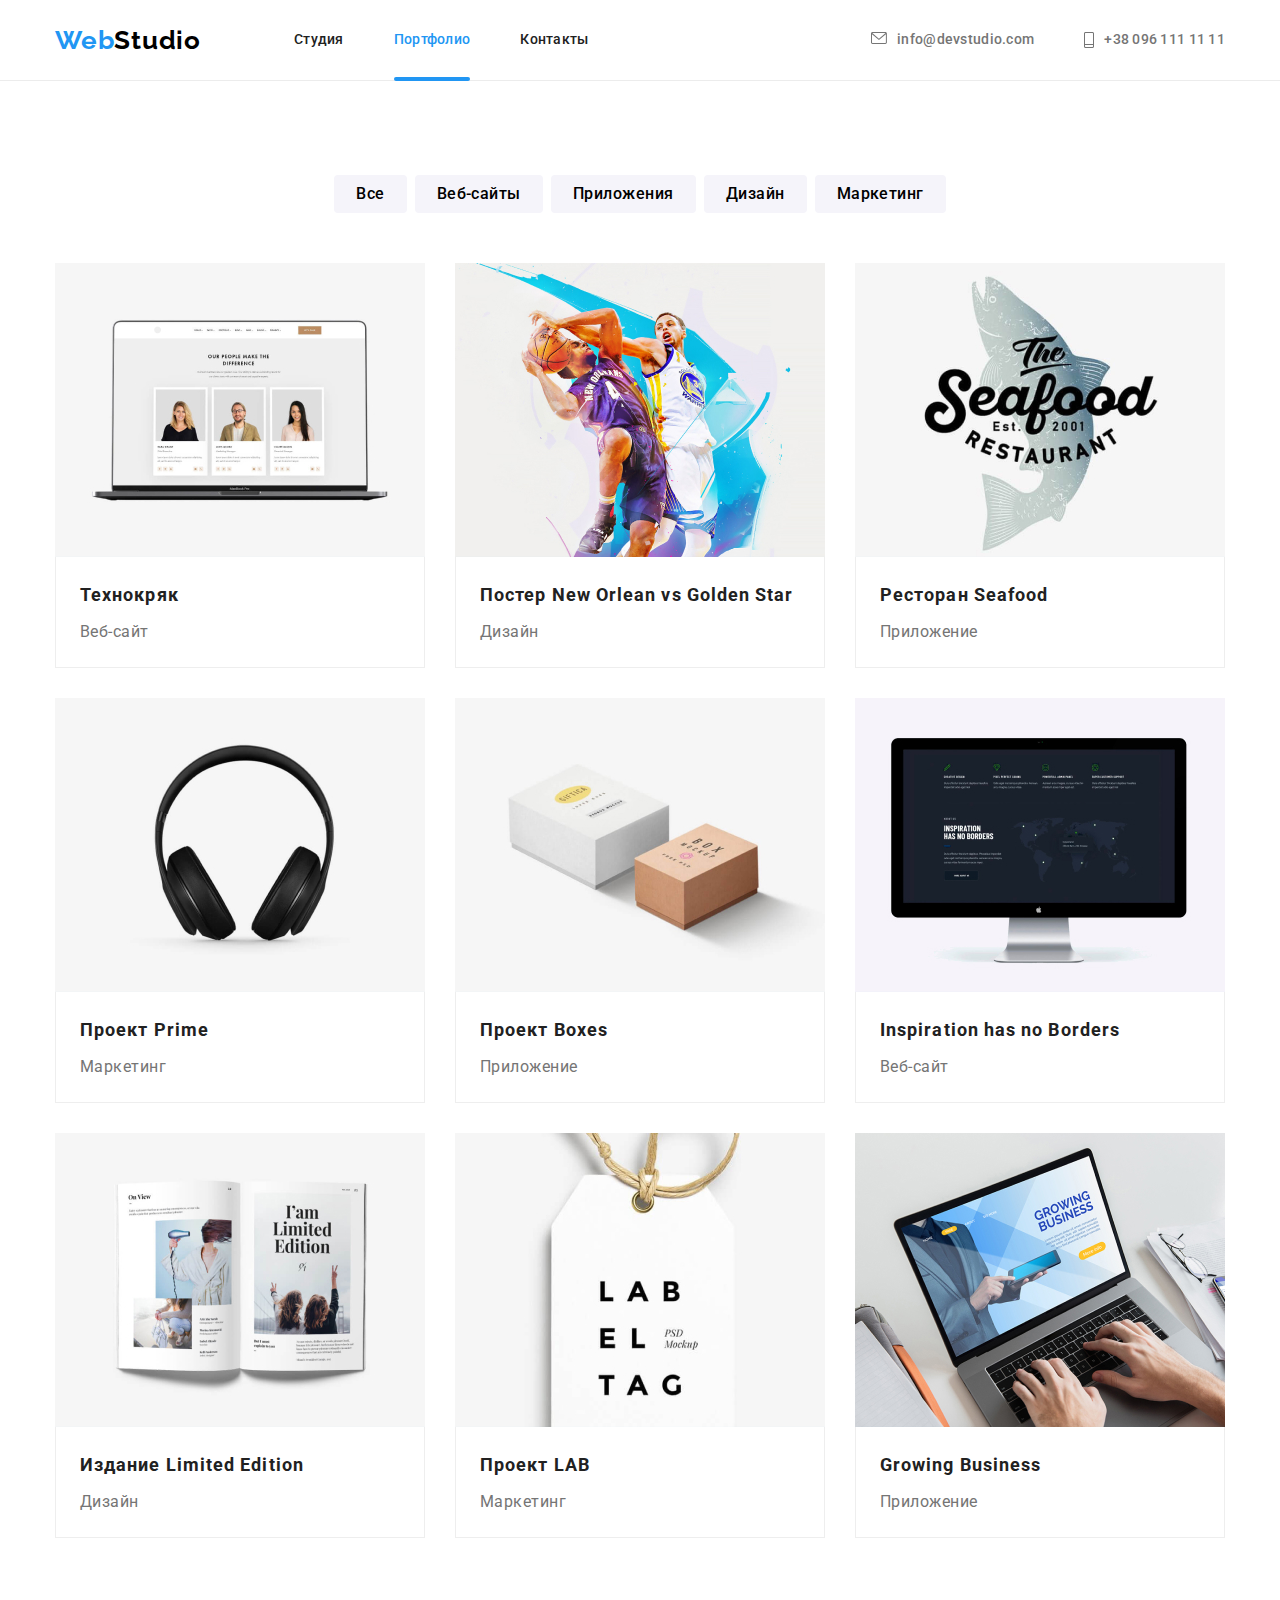
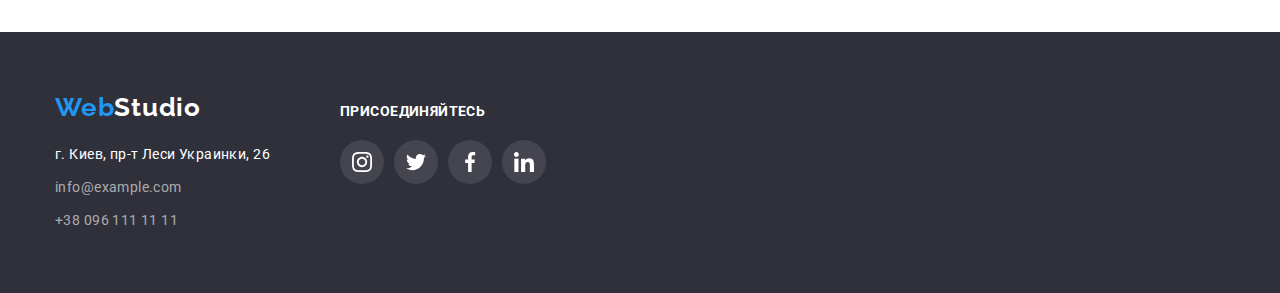
==== portfolio.html @ 43784a32 "1" ====
<!DOCTYPE html>
<html lang="en">
  <head>
    <meta charset="UTF-8" />
    <meta http-equiv="X-UA-Compatible" content="IE=edge" />
    <meta name="viewport" content="width=device-width, initial-scale=1.0" />
    <title>Portfolio</title>
    <link rel="preconnect" href="https://fonts.googleapis.com" />
    <link rel="preconnect" href="https://fonts.gstatic.com" crossorigin />
    <link
      href="https://fonts.googleapis.com/css2?family=Raleway:wght@700&family=Roboto:wght@400;500;700;900&display=swap"
      rel="stylesheet"
    />
    <link
      rel="stylesheet"
      href="https://cdnjs.cloudflare.com/ajax/libs/modern-normalize/1.1.0/modern-normalize.min.css"
    />
    <link rel="stylesheet" href="./css/styles.css" />
  </head>
  <body>
    <!-- header-->
    <header class="header">
      <div class="container">
        <a href="./index.html" class="header-logo link"><span>Web</span>Studio</a>
        <nav class="header-nav">
          <ul class="header-list list">
            <li class="header-item">
              <a href="./index.html" class="header-link link">Студия</a>
            </li>
            <li class="header-item">
              <a href="./portfolio.html" class="header-link link current">Портфолио</a>
            </li>
            <li class="header-item">
              <a href="" class="header-link link">Контакты</a>
            </li>
          </ul>
        </nav>

        <ul class="header-cont list">
          <li class="header-contact">
            <a class="header-info link" href="mailto:info@devstudio.com"
              ><svg class="contact-icon" width="16" height="12">
                <use href="./images/icons/symbol-defs.svg#icon-mail"></use>
              </svg>
              info@devstudio.com</a
            >
          </li>
          <li class="header-contact">
            <a class="header-info link" href="tel:+380961111111">
              <svg class="contact-icon" width="10" height="16">
                <use href="./images/icons/symbol-defs.svg#icon-tel"></use>
              </svg>
              +38 096 111 11 11</a
            >
          </li>
        </ul>
      </div>
    </header>
    <main>
      <!-- filters -->
      <section class="section-filter section">
        <div class="container">
          <h1 class="visually-hidden">Filter</h1>
          <ul class="filter-list list">
            <li class="filter-item">
              <button type="button" class="btn">Все</button>
            </li>
            <li class="filter-item">
              <button type="button" class="btn">Веб-сайты</button>
            </li>
            <li class="filter-item">
              <button type="button" class="btn">Приложения</button>
            </li>
            <li class="filter-item">
              <button type="button" class="btn">Дизайн</button>
            </li>
            <li class="filter-item">
              <button type="button" class="btn">Маркетинг</button>
            </li>
          </ul>

          <!-- performed -->
          <h2 class="visually-hidden">Work performed</h2>
          <ul class="work-list list">
            <li class="work-item">
              <a class="link link-hover" href="#">
                <div class="work-cover-wrap">
                  <img
                    class="photo"
                    src="./images/imgp-1.jpg"
                    alt="Наши проекты"
                    width="370"
                    height="294"
                  />
                  <p class="work-cover-text">
                    Ресурс предлагает комплексные предложения с разным уровнем функционала и
                    сервисов. Все это позволит посетителю получить исчерпывающие сведения <br />о
                    компании или частном лице.
                  </p>
                </div>
                <div class="work-name">
                  <h3 class="work-title">Технокряк</h3>
                  <p class="work-text">Веб-сайт</p>
                </div></a
              >
            </li>
            <li class="work-item">
              <a class="link link-hover" href="#">
                <div class="work-cover-wrap">
                  <img
                    class="photo"
                    src="./images/imgp-2.jpg"
                    alt="Наши проекты"
                    width="370"
                    height="294"
                  />
                  <p class="work-cover-text">
                    Ресурс предлагает комплексные предложения с разным уровнем функционала и
                    сервисов. Все это позволит посетителю получить исчерпывающие сведения о компании
                    или частном лице.
                  </p>
                </div>
                <div class="work-name">
                  <h3 class="work-title">Постер New Orlean vs Golden Star</h3>
                  <p class="work-text">Дизайн</p>
                </div></a
              >
            </li>
            <li class="work-item">
              <a class="link link-hover" href="#">
                <div class="work-cover-wrap">
                  <img
                    class="photo"
                    src="./images/imgp-3.jpg"
                    alt="Наши проекты"
                    width="370"
                    height="294"
                  />
                  <p class="work-cover-text">
                    Ресурс предлагает комплексные предложения с разным уровнем функционала и
                    сервисов. Все это позволит посетителю получить исчерпывающие сведения о компании
                    или частном лице.
                  </p>
                </div>
                <div class="work-name">
                  <h3 class="work-title">Ресторан Seafood</h3>
                  <p class="work-text">Приложение</p>
                </div></a
              >
            </li>
            <li class="work-item">
              <a class="link link-hover" href="#">
                <div class="work-cover-wrap">
                  <img
                    class="photo"
                    src="./images/imgp-4.jpg"
                    alt="Наши проекты"
                    width="370"
                    height="294"
                  />
                  <p class="work-cover-text">
                    Ресурс предлагает комплексные предложения с разным уровнем функционала и
                    сервисов. Все это позволит посетителю получить исчерпывающие сведения о компании
                    или частном лице.
                  </p>
                </div>
                <div class="work-name">
                  <h3 class="work-title">Проект Prime</h3>
                  <p class="work-text">Маркетинг</p>
                </div></a
              >
            </li>
            <li class="work-item">
              <a class="link link-hover" href="#">
                <div class="work-cover-wrap">
                  <img
                    class="photo"
                    src="./images/imgp-5.jpg"
                    alt="Наши проекты"
                    width="370"
                    height="294"
                  />
                  <p class="work-cover-text">
                    Ресурс предлагает комплексные предложения с разным уровнем функционала и
                    сервисов. Все это позволит посетителю получить исчерпывающие сведения о компании
                    или частном лице.
                  </p>
                </div>
                <div class="work-name">
                  <h3 class="work-title">Проект Boxes</h3>
                  <p class="work-text">Приложение</p>
                </div></a
              >
            </li>
            <li class="work-item">
              <a class="link link-hover" href="#">
                <div class="work-cover-wrap">
                  <img
                    class="photo"
                    src="./images/imgp-6.jpg"
                    alt="Наши проекты"
                    width="370"
                    height="294"
                  />
                  <p class="work-cover-text">
                    Ресурс предлагает комплексные предложения с разным уровнем функционала и
                    сервисов. Все это позволит посетителю получить исчерпывающие сведения о компании
                    или частном лице.
                  </p>
                </div>
                <div class="work-name">
                  <h3 class="work-title">Inspiration has no Borders</h3>
                  <p class="work-text">Веб-сайт</p>
                </div></a
              >
            </li>
            <li class="work-item">
              <a class="link link-hover" href="#">
                <div class="work-cover-wrap">
                  <img
                    class="photo"
                    src="./images/imgp-7.jpg"
                    alt="Наши проекты"
                    width="370"
                    height="294"
                  />
                  <p class="work-cover-text">
                    Ресурс предлагает комплексные предложения с разным уровнем функционала и
                    сервисов. Все это позволит посетителю получить исчерпывающие сведения о компании
                    или частном лице.
                  </p>
                </div>
                <div class="work-name">
                  <h3 class="work-title">Издание Limited Edition</h3>
                  <p class="work-text">Дизайн</p>
                </div></a
              >
            </li>
            <li class="work-item">
              <a class="link link-hover" href="#">
                <div class="work-cover-wrap">
                  <img
                    class="photo"
                    src="./images/imgp-8.jpg"
                    alt="Наши проекты"
                    width="370"
                    height="294"
                  />
                  <p class="work-cover-text">
                    Ресурс предлагает комплексные предложения с разным уровнем функционала и
                    сервисов. Все это позволит посетителю получить исчерпывающие сведения о компании
                    или частном лице.
                  </p>
                </div>
                <div class="work-name">
                  <h3 class="work-title">Проект LAB</h3>
                  <p class="work-text">Маркетинг</p>
                </div></a
              >
            </li>
            <li class="work-item">
              <a class="link link-hover" href="#">
                <div class="work-cover-wrap">
                  <img
                    class="photo"
                    src="./images/imgp-9.jpg"
                    alt="Наши проекты"
                    width="370"
                    height="294"
                  />
                  <p class="work-cover-text">
                    Ресурс предлагает комплексные предложения с разным уровнем функционала и
                    сервисов. Все это позволит посетителю получить исчерпывающие сведения о компании
                    или частном лице.
                  </p>
                </div>
                <div class="work-name">
                  <h3 class="work-title">Growing Business</h3>
                  <p class="work-text">Приложение</p>
                </div></a
              >
            </li>
          </ul>
        </div>
      </section>
    </main>
    <!-- footer-->
    <footer class="footer">
      <div class="container footer-cont">
        <div class="address">
          <a href="./index.html" class="footer-logo link"><span>Web</span>Studio</a>
          <address class="footer-address">
            <p class="footer-text">г. Киев, пр-т Леси Украинки, 26</p>
            <ul class="footer-list list">
              <li class="footer-contact">
                <a class="footer-info link" href="mailto:info@example.com">info@example.com</a>
              </li>
              <li class="footer-contact">
                <a class="footer-info link" href="tel:+380961111111">+38 096 111 11 11</a>
              </li>
            </ul>
          </address>
        </div>
        <div class="footer-sm">
          <p class="footer-sm-text">присоединяйтесь</p>
          <ul class="footer-sm-list list">
            <li class="footer-sm-item">
              <a href="" class="footer-sm-link link">
                <svg class="footer-sm-icon" width="20" height="20">
                  <use href="./images/icons/symbol-defs.svg#icon-instagram"></use>
                </svg>
              </a>
            </li>
            <li class="footer-sm-item">
              <a href="" class="footer-sm-link link">
                <svg class="footer-sm-icon" width="20" height="20">
                  <use href="./images/icons/symbol-defs.svg#icon-twitter"></use>
                </svg>
              </a>
            </li>
            <li class="footer-sm-item">
              <a href="" class="footer-sm-link link">
                <svg class="footer-sm-icon" width="20" height="20">
                  <use href="./images/icons/symbol-defs.svg#icon-facebook"></use>
                </svg>
              </a>
            </li>
            <li class="footer-sm-item">
              <a href="" class="footer-sm-link link">
                <svg class="footer-sm-icon" width="20" height="20">
                  <use href="./images/icons/symbol-defs.svg#icon-linkedin"></use>
                </svg>
              </a>
            </li>
          </ul>
        </div>
      </div>
    </footer>
  </body>
</html>
---- css/styles.css ----
:root {
  --text-color: #757575;
  --accent-color-text: #2196f3;
  --background-footer: #2f303a;
  --background-header: #ffffff;
  --margin: 60px;
}
*,
*::before,
*::after {
  box-sizing: border-box;
}
body {
  font-family: Roboto, sans-serif;
  color: #212121;
}
.link {
  text-decoration: none;
}
.list {
  list-style: none;
  padding-left: 0px;
}
h1,
h2,
h3,
h4,
h5,
h6,
p,
ul {
  margin-top: 0;
  margin-bottom: 0;
}

.container {
  padding-left: 15px;
  padding-right: 15px;
  width: 1200px;
  margin-left: auto;
  margin-right: auto;
}

.section {
  padding-top: 94px;
  padding-bottom: 94px;
}

.photo {
  display: block;
  max-width: 100%;
  height: auto;
}
/* header */
.header {
  background: var(--background-header);
  border-bottom: 1px solid #ececec;
}
.header-logo {
  font-family: 'Raleway', sans-serif;
  font-weight: 700;
  font-size: 26px;
  line-height: 1.19;
  letter-spacing: 0.03em;
  color: #000000;
  margin-right: 93px;
}
.header-logo > span {
  color: #2196f3;
}

.header-link {
  font-weight: 500;
  font-size: 14px;
  line-height: 1.14;
  letter-spacing: 0.02em;
  color: inherit;
  padding-top: 32px;
  padding-bottom: 32px;
  display: block;
  transition-property: color;
  transition-duration: 250ms;
  transition-timing-function: cubic-bezier(0.4, 0, 0.2, 1);
}
.header-link:hover,
.header-link:focus {
  color: var(--accent-color-text);
}
.current {
  color: var(--accent-color-text);
}
.current::after {
  display: flex;
  position: absolute;
  bottom: -1.2%;
  content: '';
  height: 4px;
  width: 100%;
  background-color: var(--accent-color-text);
  border-radius: 2px;
}

.header-info {
  font-weight: 500;
  font-size: 14px;
  line-height: 1.14;
  letter-spacing: 0.02em;
  color: #757575;
  padding-top: 32px;
  padding-bottom: 32px;
  display: flex;
  transition-property: color;
  transition-duration: 250ms;
  transition-timing-function: cubic-bezier(0.4, 0, 0.2, 1);
}
.header-info:hover,
.header-info:focus {
  color: var(--accent-color-text);
}

.header > .container {
  display: flex;
  align-items: center;
}

.header-list {
  display: flex;
}

.header-item {
  margin-left: 50px;
  position: relative;
}
.header-item:first-child {
  margin-left: 0px;
}

.header-cont {
  display: flex;
  margin-left: auto;
  padding-left: 0px;
  align-items: center;
}

.header-contact:first-child {
  margin-right: 50px;
}

.contact-icon {
  margin-right: 10px;
  fill: currentColor;
}
.contact-icon:hover {
  fill: var(--accent-color-text);
}

/* footer*/
.footer {
  background-color: var(--background-footer);
  padding-top: 60px;
  padding-bottom: 60px;
}

.footer-logo {
  font-family: 'Raleway', sans-serif;
  font-weight: 700;
  font-size: 26px;
  line-height: 1.19;
  letter-spacing: 0.03em;
  color: #ffffff;
  margin-bottom: 20px;
  display: block;
}
.footer-logo > span {
  color: #2196f3;
}

.footer-address {
  font-style: normal;
}
.footer-text {
  font-size: 14px;
  line-height: 1.71;
  letter-spacing: 0.03em;
  color: #ffffff;
  margin-bottom: 9px;
}

.footer-info {
  font-size: 14px;
  line-height: 1.71;
  letter-spacing: 0.03em;
  color: rgba(255, 255, 255, 0.6);
  transition-property: color;
  transition-duration: 250ms;
  transition-timing-function: cubic-bezier(0.4, 0, 0.2, 1);
}
.footer-info:hover,
.footer-info:focus {
  color: var(--accent-color-text);
}
.footer-contact:first-child {
  margin-bottom: 9px;
}
.footer-sm {
  margin-left: 70px;
}
.footer-cont {
  display: flex;
  align-items: baseline;
}
.footer-sm-text {
  font-weight: 700;
  font-size: 14px;
  line-height: 1.14;
  letter-spacing: 0.03em;
  text-transform: uppercase;
  color: #ffffff;
  margin-bottom: 20px;
}
.footer-sm-link {
  width: 44px;
  height: 44px;
  background-color: rgba(255, 255, 255, 0.1);
  border-radius: 50%;
  display: flex;
  justify-content: center;
  align-items: center;
  color: #ffffff;
  transition-property: background-color;
  transition-duration: 250ms;
  transition-timing-function: cubic-bezier(0.4, 0, 0.2, 1);
}
.footer-sm-list {
  display: flex;
  justify-content: center;
}
.footer-sm-item + .footer-sm-item {
  margin-left: 10px;
}

.footer-sm-icon {
  fill: currentColor;
}

.footer-sm-link:hover,
.footer-sm-link:focus {
  background-color: var(--accent-color-text);
  color: #ffffff;
}
/* section-hero */
.section-hero {
  text-align: center;
  background-color: #2f303a;
  padding-top: 200px;
  padding-bottom: 200px;
  background-image: linear-gradient(rgba(47, 48, 58, 0.4), rgba(47, 48, 58, 0.4)),
    url(../images/fon.jpg);
  background-repeat: no-repeat;
  background-position: center;
  background-size: cover;
  max-width: 1600px;
  margin-left: auto;
  margin-right: auto;
}
.hero-title {
  font-weight: 900;
  font-size: 44px;
  line-height: 1.36;
  text-align: center;
  letter-spacing: 0.06em;
  text-transform: uppercase;
  color: #ffffff;
  max-width: 696px;
  margin-left: auto;
  margin-right: auto;
}
.button {
  font-family: inherit;
  font-weight: 700;
  font-size: 16px;
  line-height: 1.88;
  letter-spacing: 0.06em;
  color: #ffffff;
  background: #2196f3;
  box-shadow: 0px 4px 4px rgba(0, 0, 0, 0.15);
  border-radius: 4px;
  cursor: pointer;
  border: none;
  padding: 10px 32px;
  display: inline-block;
  margin-top: 30px;
  transition-property: background-color;
  transition-duration: 250ms;
  transition-timing-function: cubic-bezier(0.4, 0, 0.2, 1);
}
.button:hover,
.button:focus {
  background: #188ce8;
}

/* about*/
.visually-hidden {
  position: absolute;
  white-space: nowrap;
  width: 1px;
  height: 1px;
  overflow: hidden;
  border: 0;
  padding: 0;
  clip: rect(0 0 0 0);
  clip-path: inset(50%);
  margin: -1px;
}
.about-title {
  font-weight: 700;
  font-size: 14px;
  line-height: 1.14;
  letter-spacing: 0.03em;
  text-transform: uppercase;
  margin-bottom: 10px;
}
.about-text {
  font-size: 14px;
  line-height: 1.71;
  letter-spacing: 0.03em;
  color: var(--text-color);
}
.about-list {
  display: flex;
  justify-content: center;
}
.about-item:nth-child(n + 2) {
  margin-left: 30px;
}
.about-item {
  width: 270px;
}
.about-bg-logo {
  display: flex;
  justify-content: center;
  align-items: center;
  margin-bottom: 30px;
  width: 270px;
  height: 120px;
  background-color: rgba(245, 244, 250, 1);
  border-radius: 4px;
}
.about-logo {
  align-items: center;
}

/* section-photo */
.photo-title {
  font-weight: 700;
  font-size: 36px;
  line-height: 1.17;
  letter-spacing: 0.03em;
  text-align: center;
  margin-bottom: 50px;
}
.photo-list {
  display: flex;
  justify-content: center;
}
.photo-item:nth-child(n + 2) {
  margin-left: 30px;
}

.section-about {
  padding-bottom: 0px;
}

.photo-cover-wrap {
  position: relative;
}

.photo-cover-text {
  display: inline;
  position: absolute;
  bottom: 0;
  width: 100%;
  background-color: rgba(47, 48, 58, 0.8);
  color: #ffffff;
  font-weight: 700;
  font-size: 14px;
  line-height: 16px;
  text-transform: uppercase;
  padding: 27px 83px;
  text-align: center;
  letter-spacing: 0.03em;
  white-space: nowrap;
}
/* section-team */
.section-team {
  background: #f5f4fa;
}
.title-team {
  font-weight: 700;
  font-size: 36px;
  line-height: 1.17;
  letter-spacing: 0.03em;
  text-align: center;
  margin-bottom: 50px;
}
.team-name {
  font-weight: 500;
  font-size: 16px;
  line-height: 1.19;
  text-align: center;
  letter-spacing: 0.03em;
  margin-bottom: 10px;
}
.team-profession {
  font-size: 16px;
  line-height: 1.19;
  text-align: center;
  letter-spacing: 0.03em;
  color: var(--text-color);
}
.team-text {
  padding-top: 30px;
  padding-bottom: 30px;
}
.team-list {
  display: flex;
  justify-content: center;
}
.team-item:nth-child(n + 2) {
  margin-left: 30px;
}

.team-item {
  background: #ffffff;
  box-shadow: 0px 1px 3px rgba(0, 0, 0, 0.12), 0px 1px 1px rgba(0, 0, 0, 0.14),
    0px 2px 1px rgba(0, 0, 0, 0.2);
  border-radius: 0px 0px 4px 4px;
}
.team-sm-link {
  width: 44px;
  height: 44px;
  background-color: #ffffff;
  border-radius: 50%;
  display: flex;
  justify-content: center;
  align-items: center;
  color: #afb1b8;
  transition-property: background, color;
  transition-duration: 250ms;
  transition-timing-function: cubic-bezier(0.4, 0, 0.2, 1);
}
.team-sm-list {
  display: flex;
  justify-content: center;
  margin-top: 16px;
}
.team-sm-item + .team-sm-item {
  margin-left: 10px;
}

.team-sm-icon {
  fill: currentColor;
}

.team-sm-link:hover,
.team-sm-link:focus {
  background-color: var(--accent-color-text);
  color: #ffffff;
}

/* portfolio */

.filter-list {
  display: flex;
  justify-content: center;
  margin-bottom: 50px;
}
.filter-item:nth-child(n + 2) {
  margin-left: 8px;
}

.btn {
  font-family: inherit;
  font-weight: 500;
  font-size: 16px;
  line-height: 1.63;
  text-align: center;
  letter-spacing: 0.03em;
  background: #f5f4fa;
  border-radius: 4px;
  cursor: pointer;
  padding: 6px 22px;
  border: none;
  display: inline-block;
  transition-property: background, color, box-shadow;
  transition-duration: 250ms;
  transition-timing-function: cubic-bezier(0.4, 0, 0.2, 1);
}
.btn:hover,
.btn:focus {
  color: #ffffff;
  background: #2196f3;
  box-shadow: 0px 3px 1px rgba(0, 0, 0, 0.1), 0px 1px 2px rgba(0, 0, 0, 0.08),
    0px 2px 2px rgba(0, 0, 0, 0.12);
  border-radius: 4px;
}

.work-title {
  font-weight: 700;
  font-size: 18px;
  line-height: 2;
  letter-spacing: 0.06em;
  margin-bottom: 4px;
  color: #212121;
}

.work-text {
  font-size: 16px;
  line-height: 1.88;
  letter-spacing: 0.03em;
  color: var(--text-color);
}

.work-list {
  display: flex;
  flex-wrap: wrap;
}

.work-item {
  margin-top: 30px;
  margin-left: 30px;
  flex-basis: calc((100% - var(--margin)) / 3);
}
.work-item:nth-last-child(-n + 3) {
  margin-bottom: 0px;
}
.work-item:nth-child(-n + 3) {
  margin-top: 0px;
}
.work-item:nth-child(3n + 1) {
  margin-left: 0px;
}
.work-name {
  padding: 20px 24px;
  background: #ffffff;
  border-bottom: 1px solid #eeeeee;
  border-left: 1px solid #eeeeee;
  border-right: 1px solid #eeeeee;
}

.link-hover {
  display: block;
  transition-property: box-shadow;
  transition-duration: 250ms;
  transition-timing-function: cubic-bezier(0.4, 0, 0.2, 1);
}
.link-hover:hover,
.link-hover:focus {
  box-shadow: 1px 4px 8px 1px #00000029;
  box-shadow: 0px 4px 6px 1px #0000000f;
  box-shadow: 0px 1px 2px 1px #0000001f;
}
.work-cover-wrap {
  position: relative;
  overflow: hidden;
}
.work-cover-text {
  position: absolute;
  color: #ffffff;
  background-color: rgba(33, 150, 243, 0.9);
  font-weight: 400;
  font-size: 18px;
  line-height: 28px;
  height: 100%;
  padding: 63px 24px;
  top: 0;
  left: 0;
  letter-spacing: 0.03em;
  transform: translateY(100%);
  transition-property: transform;
  transition-duration: 250ms;
  transition-timing-function: cubic-bezier(0.4, 0, 0.2, 1);
}

.work-item:hover .work-cover-text {
  transform: translateY(0);
}

/* clinets */

.clients-bg-logo:hover,
.clients-bg-logo:focus {
  border: 1px solid var(--accent-color-text);
  color: var(--accent-color-text);
}
.clients-logo {
  fill: currentColor;
}
.clients-cont {
  display: flex;
}

.client-list {
  display: flex;
}
.client-item + .client-item {
  margin-left: 30px;
}
.clients-link:hover,
.clients-link:focus {
  border: 1px solid var(--accent-color-text);
  color: var(--accent-color-text);
}
.clients-link {
  padding: 16px 32px;
  color: #afb1b8;
  border: 1px solid #afb1b8;
  box-sizing: border-box;
  border-radius: 4px;
  display: flex;
  transition-property: color, border;
  transition-duration: 250ms;
  transition-timing-function: cubic-bezier(0.4, 0, 0.2, 1);
}
/* modal */

.backdrop {
  position: fixed;
  top: 0;
  width: 100%;
  height: 100%;
  background-color: rgba(0, 0, 0, 0.2);
  transition: opacity 250ms, visibility 250ms;
}

.backdrop.is-hidden .modal {
  transform: rotate(0) scale(0.1);
}

.modal {
  position: absolute;
  top: 50%;
  left: 50%;
  transform: rotate(-360deg) translate(-50%, -50%) scale(1);
  width: 528px;
  height: 581px;
  box-shadow: 0px 1px 3px rgba(0, 0, 0, 0.12), 0px 1px 1px rgba(0, 0, 0, 0.14),
    0px 2px 1px rgba(0, 0, 0, 0.2);
  background: #ffffff;
  border-radius: 4px;
  transition: transform 500ms;
  padding: 40px;
}
.modal-close {
  position: absolute;
  top: 8px;
  right: 8px;
  width: 30px;
  height: 30px;
  background: transparent;
  border: 1px solid rgba(0, 0, 0, 0.1);
  border-radius: 50%;
  transition-property: border;
  transition-duration: 250ms;
  transition-timing-function: cubic-bezier(0.4, 0, 0.2, 1);
}
.modal-close:hover,
.modal-close:focus {
  border: 1px solid var(--accent-color-text);
  color: var(--accent-color-text);
}

.is-hidden {
  opacity: 0;
  pointer-events: none;
  visibility: hidden;
}
.modal-close-svg {
  position: absolute;
  right: 17%;
  top: 17%;
  fill: currentColor;
  transition-property: color;
  transition-duration: 250ms;
  transition-timing-function: cubic-bezier(0.4, 0, 0.2, 1);
}
.modal-title {
  font-size: 20px;
  font-weight: 700;
  text-align: center;
  color: rgba(33, 33, 33, 1);
  margin-bottom: 12px;
}
.modal-input {
  width: 100%;
  height: 40px;
  border-radius: 4px;
  border: 1px solid rgba(33, 33, 33, 0.2);
  padding-left: 42px;
  outline: none;
}
.modal-input:focus {
border-color: var(--accent-color-text);
}
.modal-input:focus + .input-icon {
  fill: var(--accent-color-text);
}

.input-text {
  display: block;
  font-size: 12px;
  color: rgba(117, 117, 117, 1);
  margin-bottom: 4px;
}
.form-field {
  margin-bottom: 10px;
}
.modal-text {
  width: 100%;
  height: 120px;
  border-radius: 4px;
  border: 1px solid rgba(33, 33, 33, 0.2);
  padding: 12px 16px;
  resize: none;
   outline: none;
}
.modal-text::placeholder {
  color: rgba(117, 117, 117, 0.5);
  font-size: 14px;
  Letter spacing: 1%
}
.modal-text:focus {
  border-color: var(--accent-color-text);
}
.input-wrap {
  position: relative;
}
.input-icon {
  position: absolute;
  left: 12px;
  top: 50%;
  transform: translateY(-50%);
}
.modal-check-text {
  font-size: 14px;
  font-weight: 400;
  color: #757575;
  display: flex;
  justify-content: center;
}

.modal-check-text span {
width: 16px;
height: 15px;
border: 2px solid rgba(33, 33, 33, 1);
border-radius: 3px;
margin-right: 5px;
display: flex;
align-items: center;
justify-content: center;
}
.check-icon {
  fill: transparent;
}

.modal-check:checked + .modal-check-text span {
  background-color: var(--accent-color-text);
  border: none;
}
.modal-check:checked + .modal-check-text .check-icon {
fill: #ffffff;
}
.privacy-link {
 margin-left: 5px;
 color: var(--accent-color-text);
}
.modal-button {
 width: 200px;
 height: 50px;
 position: absolute;
 left: 165px;
 font-weight: 700;
 letter-spacing: 0.06em;
 font-size: 16px;
line-height: 30px;
}
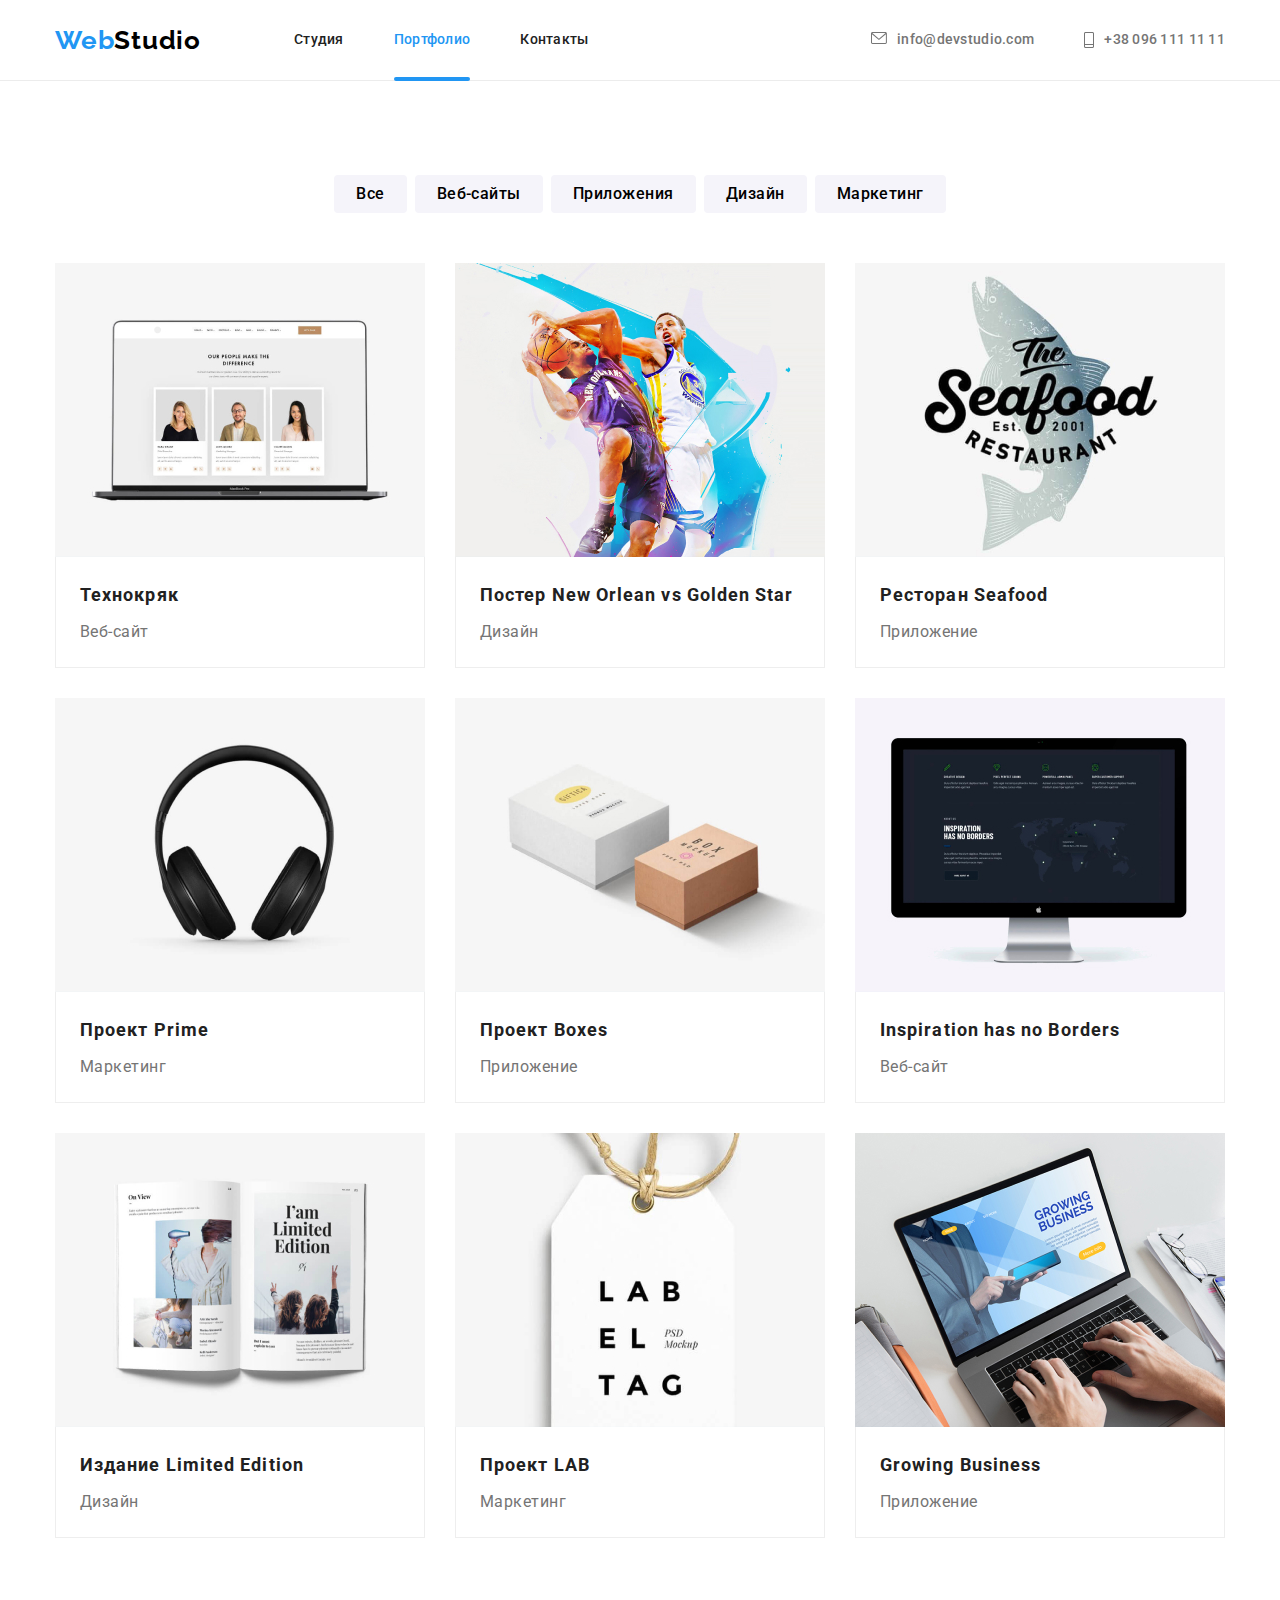
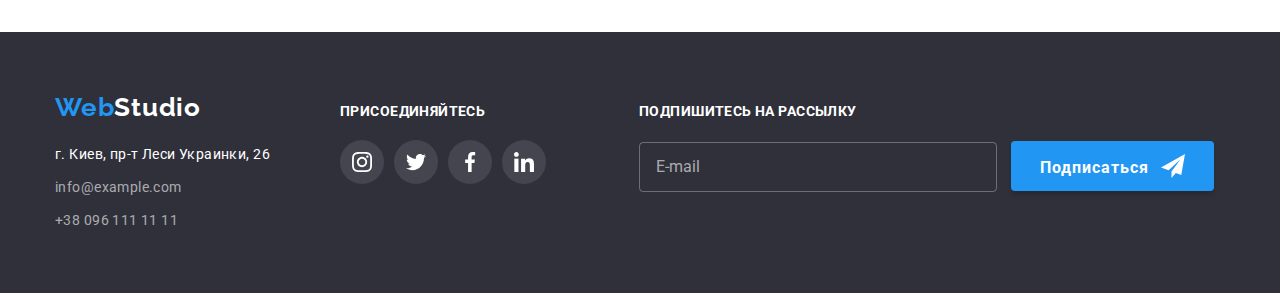
==== commit bfc451bf: "2" ====
--- a/portfolio.html
+++ b/portfolio.html
@@ -334,6 +334,25 @@
             </li>
           </ul>
         </div>
+        <form class="footer-form">
+          <p class="footer-sm-text">Подпишитесь на рассылку</p>
+          <div class="footer-form-field">
+            <label for="footer-email" class="footer-sm-text"></label>
+            <input
+              type="email"
+              placeholder="E-mail"
+              name="footer-email"
+              class="footer-input"
+              id="footer-email"
+              required
+            />
+            <button type="submit" class="footer-button">
+              Подписаться<svg class="footer-sm-icon footer-form-icon" width="24" height="24">
+                <use href="./images/icons/symbol-defs.svg#icon-send"></use>
+              </svg>
+            </button>
+          </div>
+        </form>
       </div>
     </footer>
   </body>
--- a/css/styles.css
+++ b/css/styles.css
@@ -204,6 +204,7 @@
 }
 .footer-sm {
   margin-left: 70px;
+  margin-right: 93px;
 }
 .footer-cont {
   display: flex;
@@ -683,6 +684,7 @@
   transition-property: color;
   transition-duration: 250ms;
   transition-timing-function: cubic-bezier(0.4, 0, 0.2, 1);
+  cursor: pointer;
 }
 .modal-title {
   font-size: 20px;
@@ -783,4 +785,50 @@
  letter-spacing: 0.06em;
  font-size: 16px;
 line-height: 30px;
+}
+.footer-input {
+    width: 358px;
+  height: 50px;
+  border-radius: 4px;
+  border: 1px solid rgba(255, 255, 255, 0.3);
+  padding-left: 16px;
+  outline: none;
+  background-color: transparent;
+  color: #ffffff;
+}
+.footer-input:focus {
+  border-color: var(--accent-color-text);
+}
+.footer-input::placeholder {
+  color: rgba(255, 255, 255, 0.6);
+}
+.footer-button {
+  font-family: inherit;
+  font-weight: 700;
+  font-size: 16px;
+  line-height: 1.88;
+  letter-spacing: 0.06em;
+  color: #ffffff;
+  background: #2196f3;
+  box-shadow: 0px 4px 4px rgba(0, 0, 0, 0.15);
+  border-radius: 4px;
+  cursor: pointer;
+  border: none;
+  padding: 8px 29px;
+  display: inline-block;
+  transition-property: background-color;
+  transition-duration: 250ms;
+  transition-timing-function: cubic-bezier(0.4, 0, 0.2, 1);
+  margin-left: 10px;
+  position: relative;
+  top: 1px;
+}
+.footer-button:hover,
+.footer-button:focus {
+  background: #188ce8;
+}
+.footer-form-icon {
+  margin-left: 12px;
+  position: relative;
+  top: 5px;
 }